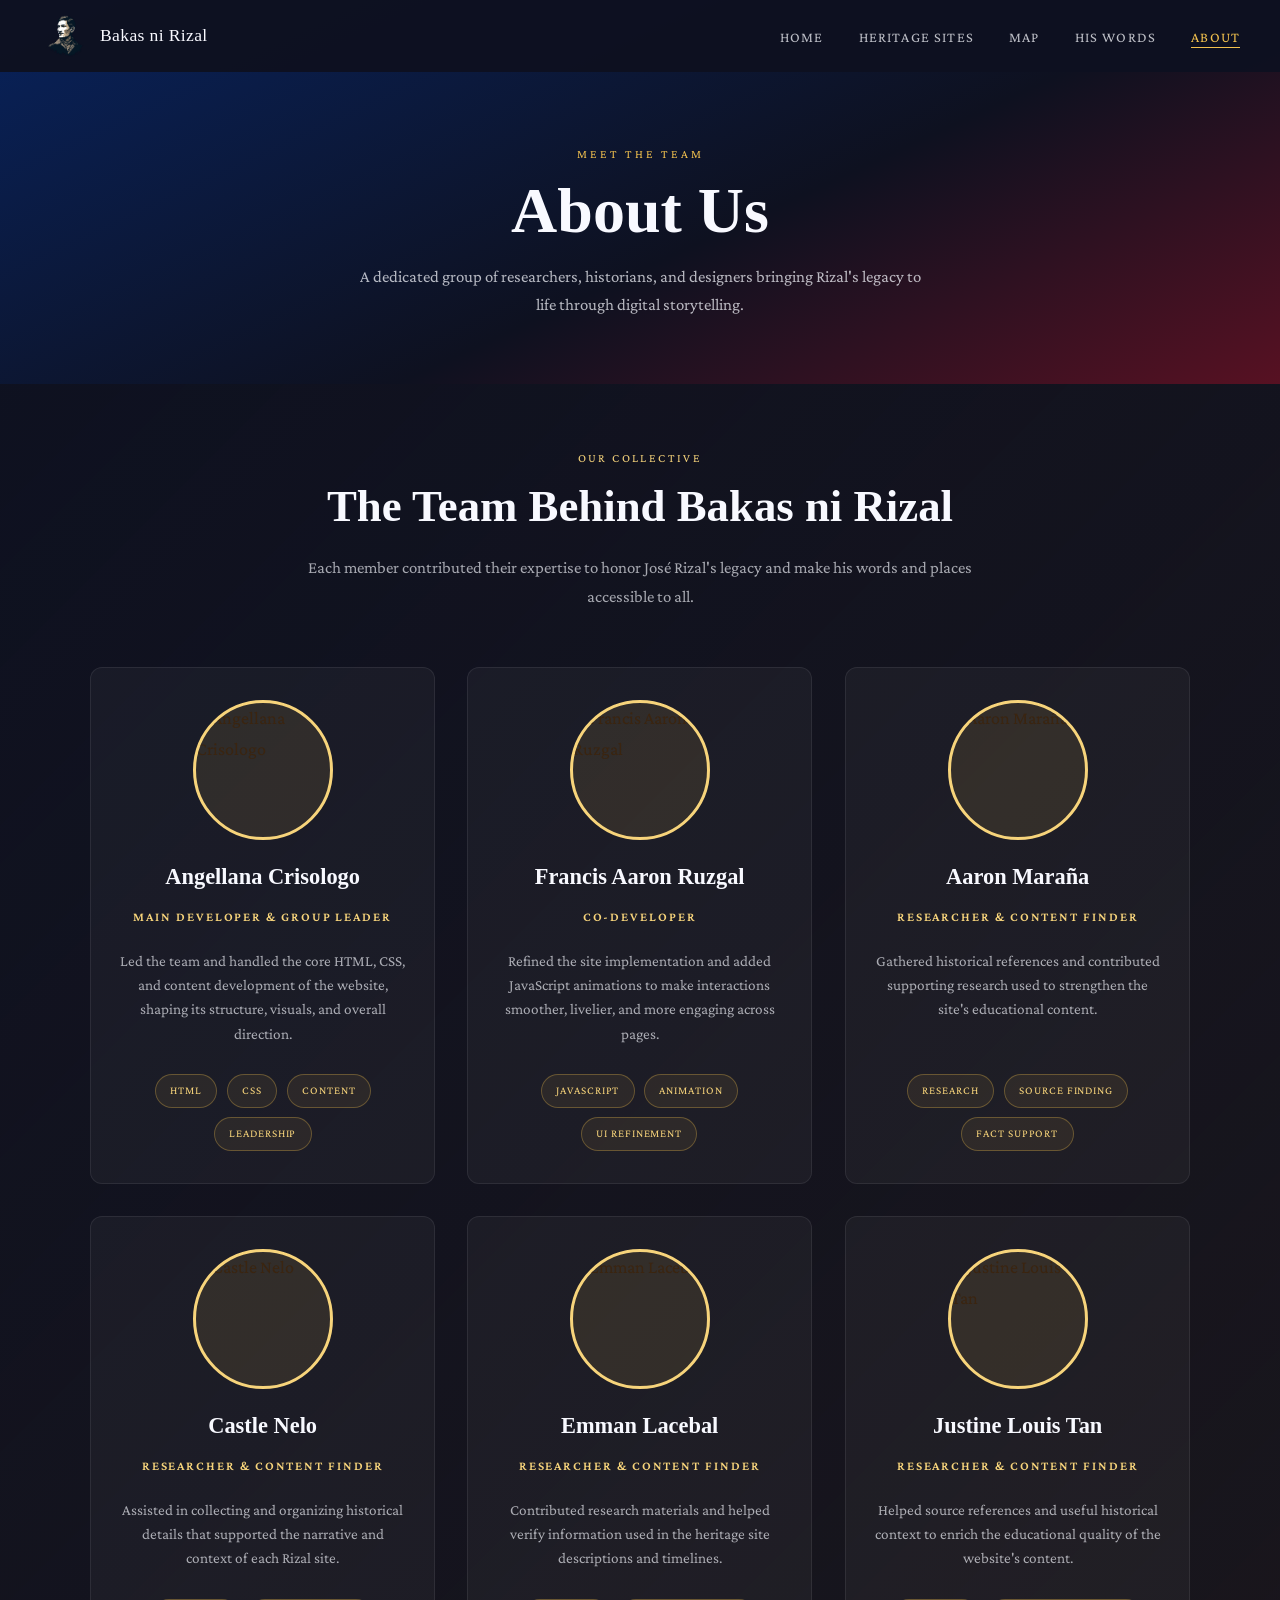
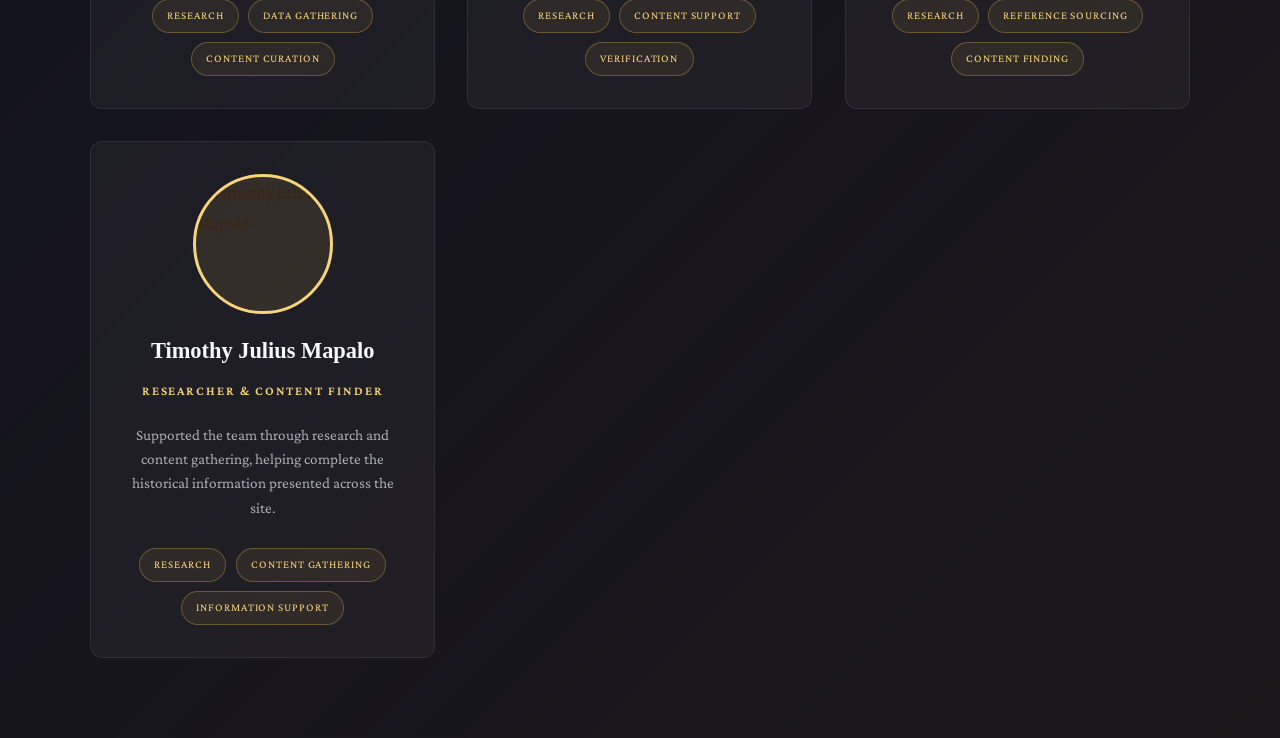
==== about.html @ 83b710f2 "Add files via upload" ====
<!DOCTYPE html>
<html lang="en">
<head>
<meta charset="UTF-8">
<meta name="viewport" content="width=device-width, initial-scale=1.0">
<title>About Us — Bakas ni Rizal</title>
<link rel="preconnect" href="https://fonts.googleapis.com">
<link href="https://fonts.googleapis.com/css2?family=Faculty+Glyphic:wght@400&family=Crimson+Pro:ital,wght@0,300;0,400;0,600;1,300;1,400&family=EB+Garamond:ital,wght@0,400;0,500;1,400&display=swap" rel="stylesheet">
<link rel="stylesheet" href="style.css">
<link rel="stylesheet" href="about.css">
</head>
<body>

<nav class="navbar solid" id="navbar">
  <div class="nav-inner">
    <a href="index.html" class="nav-logo">
      <img src="logo.png" class="logo-ph-img">
      <span class="logo-text">Bakas ni Rizal</span>
    </a>
    <button class="nav-toggle" id="navToggle"><span></span><span></span><span></span></button>
    <ul class="nav-links" id="navLinks">
      <li><a href="index.html">Home</a></li>
      <li><a href="sites.html">Heritage Sites</a></li>
      <li><a href="map.html">Map</a></li>
      <li><a href="quotes.html">His Words</a></li>
      <li><a href="about.html">About</a></li>
    </ul>
  </div>
</nav>

<div class="page-hero">
  <div class="page-hero-content">
    <p class="page-eyebrow">Meet the Team</p>
    <h1 class="page-title">About Us</h1>
    <p class="page-subtitle">A dedicated group of researchers, historians, and designers bringing Rizal's legacy to life through digital storytelling.</p>
  </div>
</div>

<!-- TEAM SECTION -->
<section class="about-section">
  <div class="section-header">
    <p class="section-eyebrow">Our Collective</p>
    <h2 class="section-title">The Team Behind Bakas ni Rizal</h2>
    <p class="section-desc">Each member contributed their expertise to honor José Rizal's legacy and make his words and places accessible to all.</p>
  </div>

  <div class="team-grid">

    <!-- CARD 1 -->
    <div class="team-card reveal">
      <div class="card-image-frame">
        <img src="team-1.jpg" alt="Angellana Crisologo" class="card-image">
      </div>
      <div class="card-content">
        <h3 class="card-name">Angellana Crisologo</h3>
        <p class="card-role">Main Developer & Group Leader</p>
        <p class="card-desc">Led the team and handled the core HTML, CSS, and content development of the website, shaping its structure, visuals, and overall direction.</p>
        <div class="card-tags">
          <span class="tag">HTML</span>
          <span class="tag">CSS</span>
          <span class="tag">Content</span>
          <span class="tag">Leadership</span>
        </div>
      </div>
    </div>

    <!-- CARD 2 -->
    <div class="team-card reveal">
      <div class="card-image-frame">
        <img src="team-2.jpg" alt="Francis Aaron Ruzgal" class="card-image">
      </div>
      <div class="card-content">
        <h3 class="card-name">Francis Aaron Ruzgal</h3>
        <p class="card-role">Co-Developer</p>
        <p class="card-desc">Refined the site implementation and added JavaScript animations to make interactions smoother, livelier, and more engaging across pages.</p>
        <div class="card-tags">
          <span class="tag">JavaScript</span>
          <span class="tag">Animation</span>
          <span class="tag">UI Refinement</span>
        </div>
      </div>
    </div>

    <!-- CARD 3 -->
    <div class="team-card reveal">
      <div class="card-image-frame">
        <img src="team-3.jpg" alt="Aaron Maraña" class="card-image">
      </div>
      <div class="card-content">
        <h3 class="card-name">Aaron Maraña</h3>
        <p class="card-role">Researcher & Content Finder</p>
        <p class="card-desc">Gathered historical references and contributed supporting research used to strengthen the site's educational content.</p>
        <div class="card-tags">
          <span class="tag">Research</span>
          <span class="tag">Source Finding</span>
          <span class="tag">Fact Support</span>
        </div>
      </div>
    </div>

    <!-- CARD 4 -->
    <div class="team-card reveal">
      <div class="card-image-frame">
        <img src="team-4.jpg" alt="Castle Nelo" class="card-image">
      </div>
      <div class="card-content">
        <h3 class="card-name">Castle Nelo</h3>
        <p class="card-role">Researcher & Content Finder</p>
        <p class="card-desc">Assisted in collecting and organizing historical details that supported the narrative and context of each Rizal site.</p>
        <div class="card-tags">
          <span class="tag">Research</span>
          <span class="tag">Data Gathering</span>
          <span class="tag">Content Curation</span>
        </div>
      </div>
    </div>

    <!-- CARD 5 -->
    <div class="team-card reveal">
      <div class="card-image-frame">
        <img src="team-5.jpg" alt="Emman Lacebal" class="card-image">
      </div>
      <div class="card-content">
        <h3 class="card-name">Emman Lacebal</h3>
        <p class="card-role">Researcher & Content Finder</p>
        <p class="card-desc">Contributed research materials and helped verify information used in the heritage site descriptions and timelines.</p>
        <div class="card-tags">
          <span class="tag">Research</span>
          <span class="tag">Content Support</span>
          <span class="tag">Verification</span>
        </div>
      </div>
    </div>

    <!-- CARD 6 -->
    <div class="team-card reveal">
      <div class="card-image-frame">
        <img src="team-6.jpg" alt="Justine Louis Tan" class="card-image">
      </div>
      <div class="card-content">
        <h3 class="card-name">Justine Louis Tan</h3>
        <p class="card-role">Researcher & Content Finder</p>
        <p class="card-desc">Helped source references and useful historical context to enrich the educational quality of the website's content.</p>
        <div class="card-tags">
          <span class="tag">Research</span>
          <span class="tag">Reference Sourcing</span>
          <span class="tag">Content Finding</span>
        </div>
      </div>
    </div>

    <!-- CARD 7 -->
    <div class="team-card reveal">
      <div class="card-image-frame">
        <img src="team-7.jpg" alt="Timothy Julius Mapalo" class="card-image">
      </div>
      <div class="card-content">
        <h3 class="card-name">Timothy Julius Mapalo</h3>
        <p class="card-role">Researcher & Content Finder</p>
        <p class="card-desc">Supported the team through research and content gathering, helping complete the historical information presented across the site.</p>
        <div class="card-tags">
          <span class="tag">Research</span>
          <span class="tag">Content Gathering</span>
          <span class="tag">Information Support</span>
        </div>
      </div>
    </div>

  </div>
</section>

<script src="nav.js"></script>
<script src="about-cards-animation.js"></script>
</body>
</html>
---- style.css ----
:root {
  --red:        #CE1126;
  --red-dark:   #930C1A;
  --red-light:  #E24758;
  --gold:       #F2C14E;
  --gold-light: #F7D47B;
  --gold-pale:  #FCECC4;
  --blue:       #0038A8;
  --blue-light: #2D63C8;
  --green:      #0038A8;
  --green-light:#2D63C8;
  --cream:      #F8F9FF;
  --cream-dark: #E6EBFA;
  --brown:      #3B2510;
  --brown-mid:  #6B4520;
  --brown-light:#9A7A50;
  --ink:        #0E1120;
  --white:      #FFFFFF;

  --font-display: 'Cormorant Garamond', Georgia, serif;
  --font-body:    'Crimson Pro', Georgia, serif;
  --font-accent:  'EB Garamond', Georgia, serif;

  --radius-sm: 6px;
  --radius-md: 12px;
  --radius-lg: 20px;

  --shadow-sm: 0 2px 8px rgba(28,16,8,0.12);
  --shadow-md: 0 6px 24px rgba(28,16,8,0.18);
  --shadow-lg: 0 16px 48px rgba(28,16,8,0.24);

  --transition: 0.35s cubic-bezier(0.4,0,0.2,1);
}

*, *::before, *::after { box-sizing: border-box; margin: 0; padding: 0; }
html { scroll-behavior: smooth; }
body {
  font-family: var(--font-body);
  background: var(--cream);
  color: var(--brown);
  font-size: 18px;
  line-height: 1.7;
  overflow-x: hidden;
}
img { max-width: 100%; display: block; }
a { text-decoration: none; color: inherit; }
ul { list-style: none; }

.navbar {
  position: fixed;
  top: 0; left: 0; right: 0;
  z-index: 1000;
  padding: 0 2rem;
  background: transparent;
  transition: background var(--transition), box-shadow var(--transition);
}
.navbar.scrolled {
  background: rgba(14,17,32,0.97);
  box-shadow: 0 2px 20px rgba(0,0,0,0.3);
}
.navbar.solid {
  background: rgba(14,17,32,0.97);
}
.nav-inner {
  max-width: 1200px;
  margin: 0 auto;
  display: flex;
  align-items: center;
  justify-content: space-between;
  height: 72px;
}
.nav-logo {
  display: flex;
  align-items: center;
  gap: 10px;
}
.logo-ph-img {
  width: 50px;
  height: 50px;
  border-radius: 4px;
  object-fit: cover;
  object-position: center top;
  flex-shrink: 0;
}
.logo-text {
  font-family: var(--font-display);
  font-weight: 470;
  font-size: 1.1rem;
  color: var(--cream);
  letter-spacing: 0.02em;
}
.nav-links {
  display: flex;
  gap: 2.2rem;
  align-items: center;
}
.nav-links a {
  font-family: var(--font-body);
  font-size: 0.9rem;
  letter-spacing: 0.08em;
  text-transform: uppercase;
  color: rgba(248,249,255,0.75);
  transition: color var(--transition);
  position: relative;
}
.nav-links a::after {
  content: '';
  position: absolute;
  bottom: -3px; left: 0; right: 0;
  height: 1px;
  background: var(--gold);
  transform: scaleX(0);
  transition: transform var(--transition);
}
.nav-links a:hover, .nav-links a.active { color: var(--gold); }
.nav-links a:hover::after, .nav-links a.active::after { transform: scaleX(1); }
.nav-toggle {
  display: none;
  flex-direction: column;
  gap: 5px;
  background: none;
  border: none;
  cursor: pointer;
  padding: 4px;
}
.nav-toggle span {
  display: block;
  width: 24px; height: 2px;
  background: var(--cream);
  border-radius: 2px;
  transition: var(--transition);
}

.page-hero {
  background: var(--ink);
  padding: 9rem 1.5rem 4rem;
  text-align: center;
  position: relative;
  overflow: hidden;
}
.page-hero::before {
  content: '';
  position: absolute;
  inset: 0;
  background: linear-gradient(155deg, rgba(0,56,168,0.44) 0%, rgba(14,17,32,0.88) 58%, rgba(206,17,38,0.38) 100%);
}
.page-hero-content { position: relative; z-index: 2; }
.page-eyebrow {
  font-size: 0.75rem;
  letter-spacing: 0.25em;
  text-transform: uppercase;
  color: var(--gold);
  margin-bottom: 0.75rem;
}
.page-title {
  font-family: var(--font-display);
  font-size: clamp(2.2rem, 6vw, 4rem);
  font-weight: 900;
  color: var(--cream);
  line-height: 1.1;
  margin-bottom: 1rem;
}
.page-subtitle {
  font-size: 1.05rem;
  color: rgba(248,249,255,0.72);
  max-width: 580px;
  margin: 0 auto;
}


.section { padding: 5rem 1.5rem; }
.section-header {
  text-align: center;
  max-width: 680px;
  margin: 0 auto 3.5rem;
}
.section-eyebrow {
  font-size: 0.75rem;
  letter-spacing: 0.25em;
  text-transform: uppercase;
  color: var(--gold);
  margin-bottom: 0.6rem;
}
.section-title {
  font-family: var(--font-display);
  font-size: clamp(1.9rem, 4vw, 3rem);
  font-weight: 900;
  color: var(--brown);
  line-height: 1.15;
  margin-bottom: 0.9rem;
}
.section-desc {
  color: var(--brown-mid);
  font-size: 1rem;
  line-height: 1.75;
}

.footer {
  background: var(--ink);
  padding: 3rem 1.5rem;
  text-align: center;
  border-top: 1px solid rgba(242,193,78,0.22);
}
.footer-inner {
  max-width: 500px;
  margin: 0 auto;
  display: flex;
  flex-direction: column;
  align-items: center;
  gap: 1rem;
}
.footer-brand { display: flex; align-items: center; gap: 10px; }
.footer-title {
  font-family: var(--font-display);
  font-size: 1.1rem;
  font-weight: 700;
  color: var(--cream);
}
.footer-nav {
  display: flex;
  gap: 1.5rem;
  flex-wrap: wrap;
  justify-content: center;
}
.footer-nav a {
  font-size: 0.82rem;
  letter-spacing: 0.1em;
  text-transform: uppercase;
  color: rgba(248,249,255,0.45);
  transition: color var(--transition);
}
.footer-nav a:hover { color: var(--gold); }
.footer-credits {
  font-size: 0.75rem;
  letter-spacing: 0.15em;
  color: rgba(242,193,78,0.35);
}

@keyframes fadeUp {
  from { opacity: 0; transform: translateY(20px); }
  to   { opacity: 1; transform: translateY(0); }
}
@keyframes fadeIn {
  from { opacity: 0; }
  to   { opacity: 1; }
}
@keyframes scrollPulse {
  0%,100% { transform: scaleY(1); opacity: 0.6; }
  50%     { transform: scaleY(0.7); opacity: 0.3; }
}

.reveal {
  opacity: 0;
  transform: translateY(24px);
  transition: opacity 0.6s ease, transform 0.6s ease;
}
.reveal.visible { opacity: 1; transform: translateY(0); }

@media (max-width: 768px) {
  .nav-links {
    display: none;
    flex-direction: column;
    position: absolute;
    top: 72px; left: 0; right: 0;
    background: rgba(14,17,32,0.98);
    padding: 1.5rem;
    gap: 1.5rem;
    text-align: center;
  }
  .nav-links.open { display: flex; }
  .nav-toggle { display: flex; }
  .section { padding: 3.5rem 1rem; }
  .page-hero { padding: 8rem 1rem 3rem; }
}
---- about.css ----
/* ABOUT SECTION - TEAM CARDS */

.about-section {
  background: linear-gradient(135deg, rgba(14,17,32,0.95) 0%, rgba(59,37,16,0.3) 100%), var(--ink);
  min-height: 80vh;
  padding: 4rem 1.5rem 5rem;
}

.about-section .section-title {
  color: var(--cream);
}

.about-section .section-eyebrow {
  color: var(--gold-light);
}

.about-section .section-desc {
  color: rgba(248,249,255,0.65);
}

.section-header {
  max-width: 1100px;
  margin: 0 auto 3.5rem;
  text-align: center;
}

.section-eyebrow {
  font-size: 0.75rem;
  letter-spacing: 0.2em;
  text-transform: uppercase;
  margin-bottom: 0.75rem;
  display: block;
}

.section-title {
  font-family: var(--font-display);
  font-size: clamp(2rem, 5vw, 2.8rem);
  font-weight: 700;
  line-height: 1.2;
  margin-bottom: 1.25rem;
}

.section-desc {
  font-size: 1.05rem;
  max-width: 700px;
  margin: 0 auto;
  line-height: 1.7;
}

/* TEAM GRID */
.team-grid {
  max-width: 1100px;
  margin: 0 auto;
  display: grid;
  grid-template-columns: repeat(auto-fit, minmax(300px, 1fr));
  gap: 2rem;
  align-items: stretch;
}

/* TEAM CARD */
.team-card {
  background: rgba(248,249,255,0.04);
  border: 1px solid rgba(248,249,255,0.08);
  border-radius: var(--radius-md);
  padding: 2rem 1.75rem;
  display: flex;
  flex-direction: column;
  gap: 1.5rem;
  transition: transform var(--transition), box-shadow var(--transition), background var(--transition);
  position: relative;
  overflow: hidden;
}

.team-card::before {
  content: '';
  position: absolute;
  top: 0; left: 0; right: 0; bottom: 0;
  background: linear-gradient(135deg, rgba(242,193,78,0.05) 0%, transparent 100%);
  opacity: 0;
  transition: opacity var(--transition);
  pointer-events: none;
}

.team-card:hover {
  transform: translateY(-6px);
  box-shadow: 0 16px 40px rgba(0,0,0,0.4);
  background: rgba(248,249,255,0.06);
  border-color: rgba(248,249,255,0.12);
}

.team-card:hover::before {
  opacity: 1;
}

/* CARD IMAGE FRAME */
.card-image-frame {
  width: 140px;
  height: 140px;
  margin: 0 auto;
  border-radius: 50%;
  overflow: hidden;
  border: 3px solid var(--gold-light);
  flex-shrink: 0;
  background: rgba(242,193,78,0.1);
}

.card-image {
  width: 100%;
  height: 100%;
  object-fit: cover;
  object-position: center;
  display: block;
}

/* CARD CONTENT */
.card-content {
  display: flex;
  flex-direction: column;
  gap: 0.75rem;
  text-align: center;
  position: relative;
  z-index: 1;
  flex: 1;
}

.card-name {
  font-family: var(--font-display);
  font-size: 1.4rem;
  font-weight: 700;
  color: var(--cream);
  line-height: 1.2;
}

.card-role {
  font-size: 0.8rem;
  letter-spacing: 0.15em;
  text-transform: uppercase;
  color: var(--gold-light);
  font-weight: 600;
  margin: 0.25rem 0 0;
}

.card-desc {
  font-size: 0.95rem;
  color: rgba(248,249,255,0.65);
  line-height: 1.6;
  margin-top: 0.5rem;
  flex: 1;
}

/* CARD TAGS */
.card-tags {
  display: flex;
  flex-wrap: wrap;
  gap: 0.6rem;
  justify-content: center;
  margin-top: 1rem;
}

.tag {
  font-size: 0.7rem;
  letter-spacing: 0.08em;
  text-transform: uppercase;
  padding: 0.4rem 0.9rem;
  border-radius: 20px;
  border: 1px solid rgba(242,193,78,0.3);
  color: var(--gold-light);
  background: rgba(242,193,78,0.08);
  transition: all var(--transition);
}

.tag:hover {
  background: rgba(242,193,78,0.15);
  border-color: rgba(242,193,78,0.5);
}

/* REVEAL ANIMATION */
.reveal {
  opacity: 0;
  transform: translateY(30px);
}

.reveal.visible {
  opacity: 1;
  transform: translateY(0);
  transition: opacity 0.6s ease-out, transform 0.6s ease-out;
}

/* RESPONSIVE */
@media (max-width: 768px) {
  .team-grid {
    grid-template-columns: 1fr;
    gap: 1.5rem;
  }

  .section-title {
    font-size: 1.8rem;
  }

  .card-image-frame {
    width: 120px;
    height: 120px;
  }

  .card-name {
    font-size: 1.2rem;
  }
}
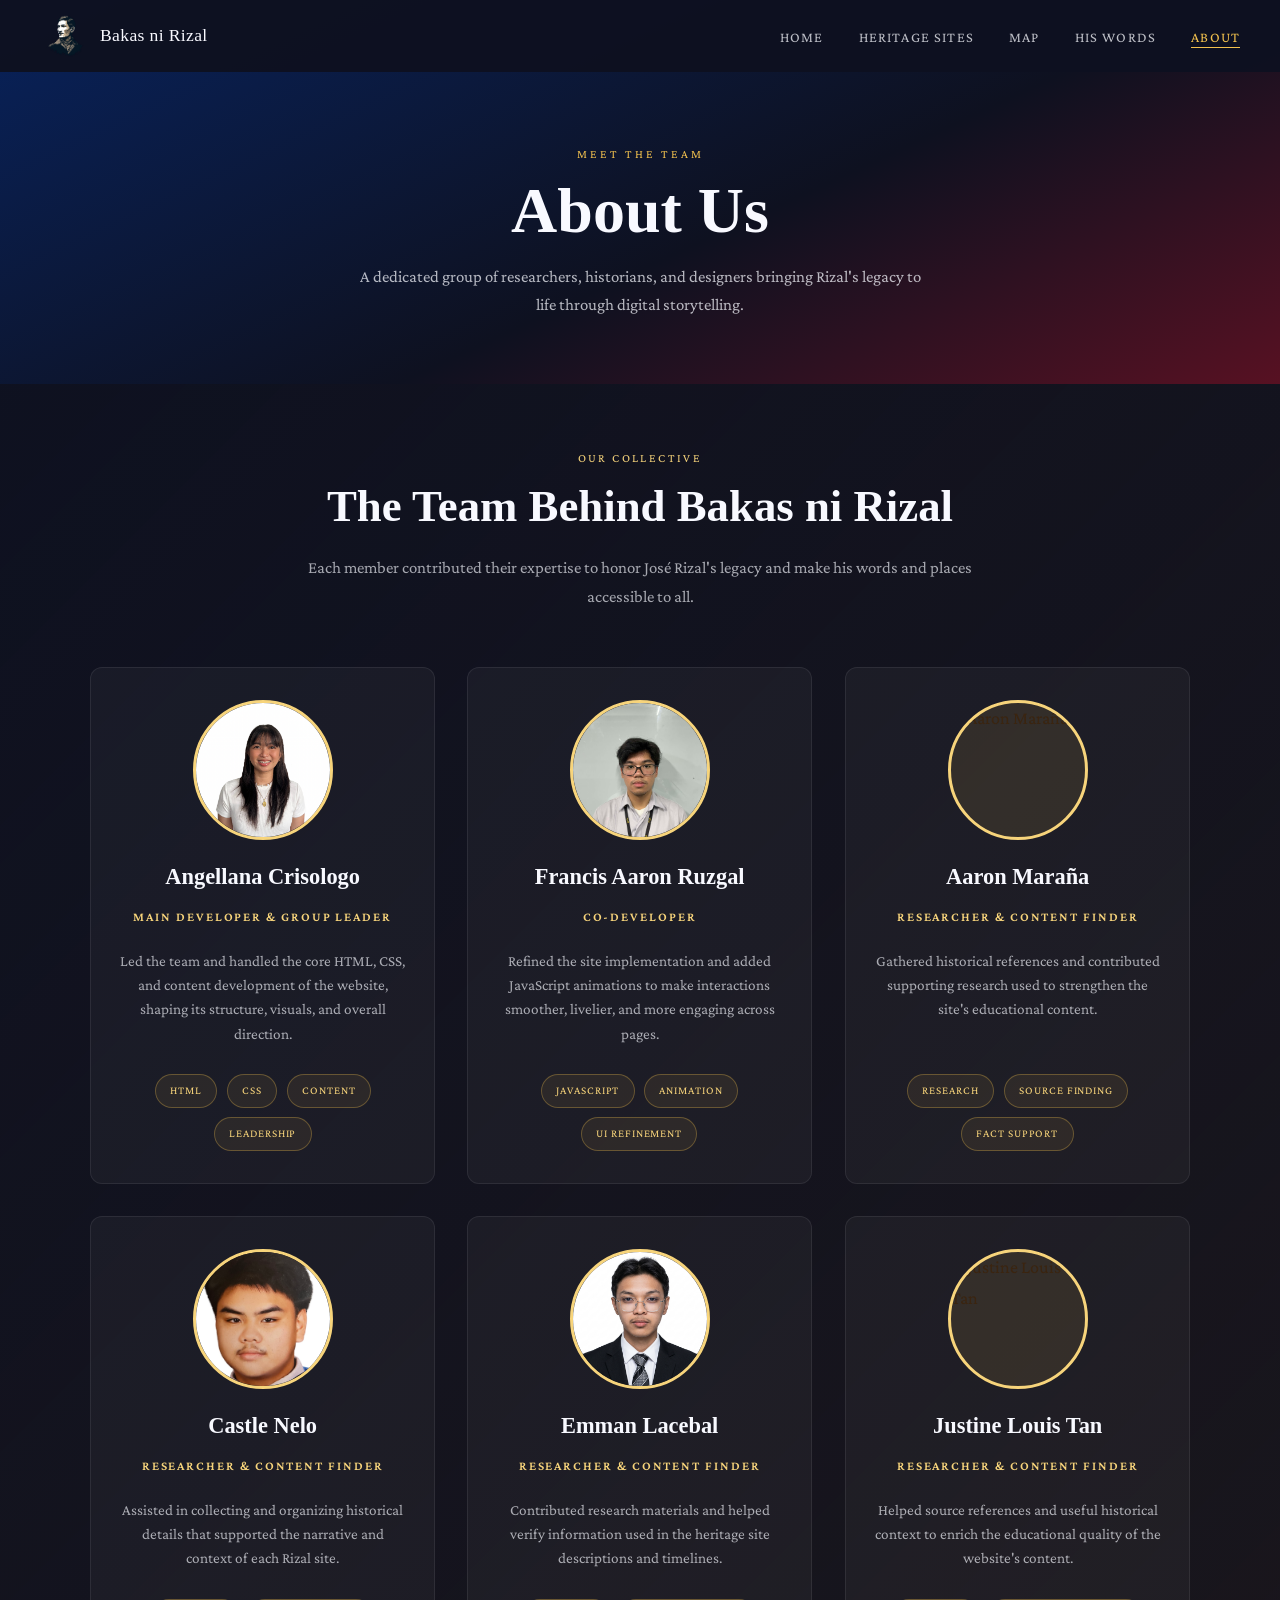
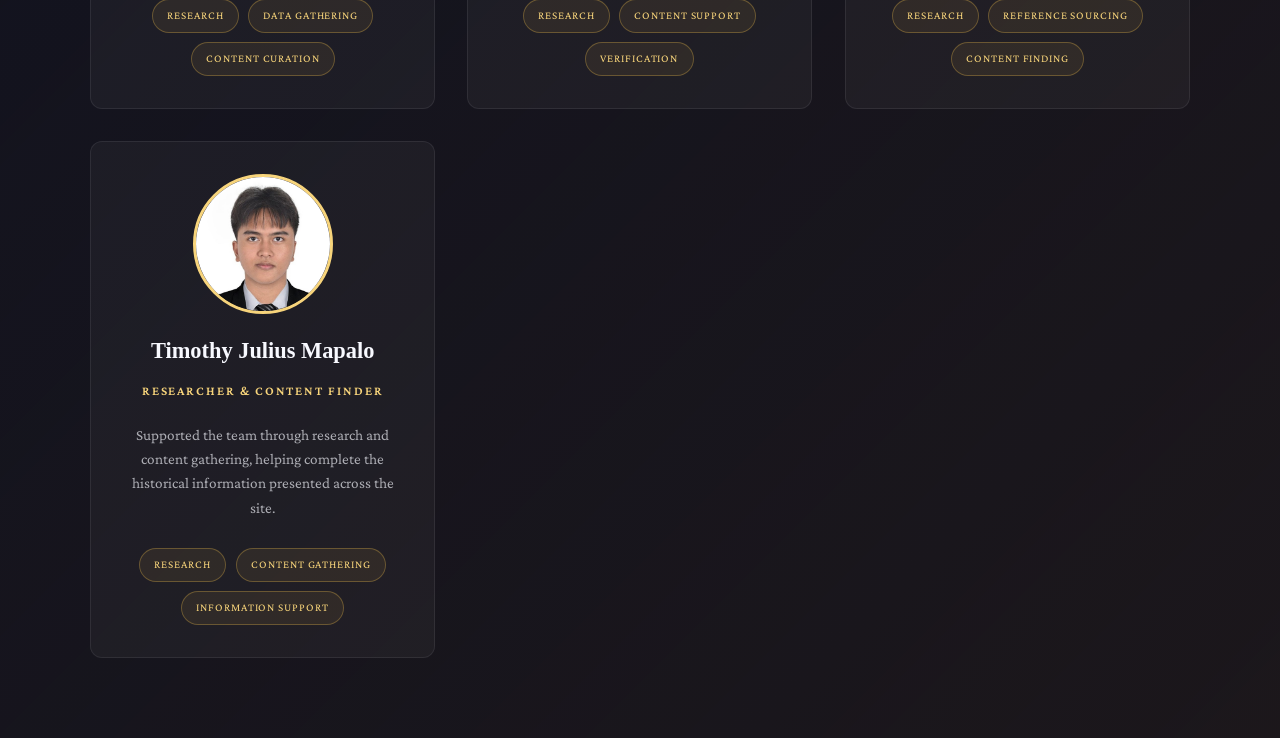
==== commit 891d2ba7: "Update about page" ====
--- a/about.html
+++ b/about.html
@@ -49,7 +49,7 @@
     <!-- CARD 1 -->
     <div class="team-card reveal">
       <div class="card-image-frame">
-        <img src="team-1.jpg" alt="Angellana Crisologo" class="card-image">
+        <img src="Lana.PNG" alt="Angellana Crisologo" class="card-image">
       </div>
       <div class="card-content">
         <h3 class="card-name">Angellana Crisologo</h3>
@@ -67,7 +67,7 @@
     <!-- CARD 2 -->
     <div class="team-card reveal">
       <div class="card-image-frame">
-        <img src="team-2.jpg" alt="Francis Aaron Ruzgal" class="card-image">
+        <img src="Ruzgal.jpeg" alt="Francis Aaron Ruzgal" class="card-image">
       </div>
       <div class="card-content">
         <h3 class="card-name">Francis Aaron Ruzgal</h3>
@@ -84,7 +84,7 @@
     <!-- CARD 3 -->
     <div class="team-card reveal">
       <div class="card-image-frame">
-        <img src="team-3.jpg" alt="Aaron Maraña" class="card-image">
+        <img src="Maraña.jpg" alt="Aaron Maraña" class="card-image">
       </div>
       <div class="card-content">
         <h3 class="card-name">Aaron Maraña</h3>
@@ -101,7 +101,7 @@
     <!-- CARD 4 -->
     <div class="team-card reveal">
       <div class="card-image-frame">
-        <img src="team-4.jpg" alt="Castle Nelo" class="card-image">
+        <img src="Castillo.PNG" alt="Castle Nelo" class="card-image">
       </div>
       <div class="card-content">
         <h3 class="card-name">Castle Nelo</h3>
@@ -118,7 +118,7 @@
     <!-- CARD 5 -->
     <div class="team-card reveal">
       <div class="card-image-frame">
-        <img src="team-5.jpg" alt="Emman Lacebal" class="card-image">
+        <img src="Lacebal.PNG" alt="Emman Lacebal" class="card-image">
       </div>
       <div class="card-content">
         <h3 class="card-name">Emman Lacebal</h3>
@@ -152,7 +152,7 @@
     <!-- CARD 7 -->
     <div class="team-card reveal">
       <div class="card-image-frame">
-        <img src="team-7.jpg" alt="Timothy Julius Mapalo" class="card-image">
+        <img src="teemoti.jpg" alt="Timothy Julius Mapalo" class="card-image">
       </div>
       <div class="card-content">
         <h3 class="card-name">Timothy Julius Mapalo</h3>
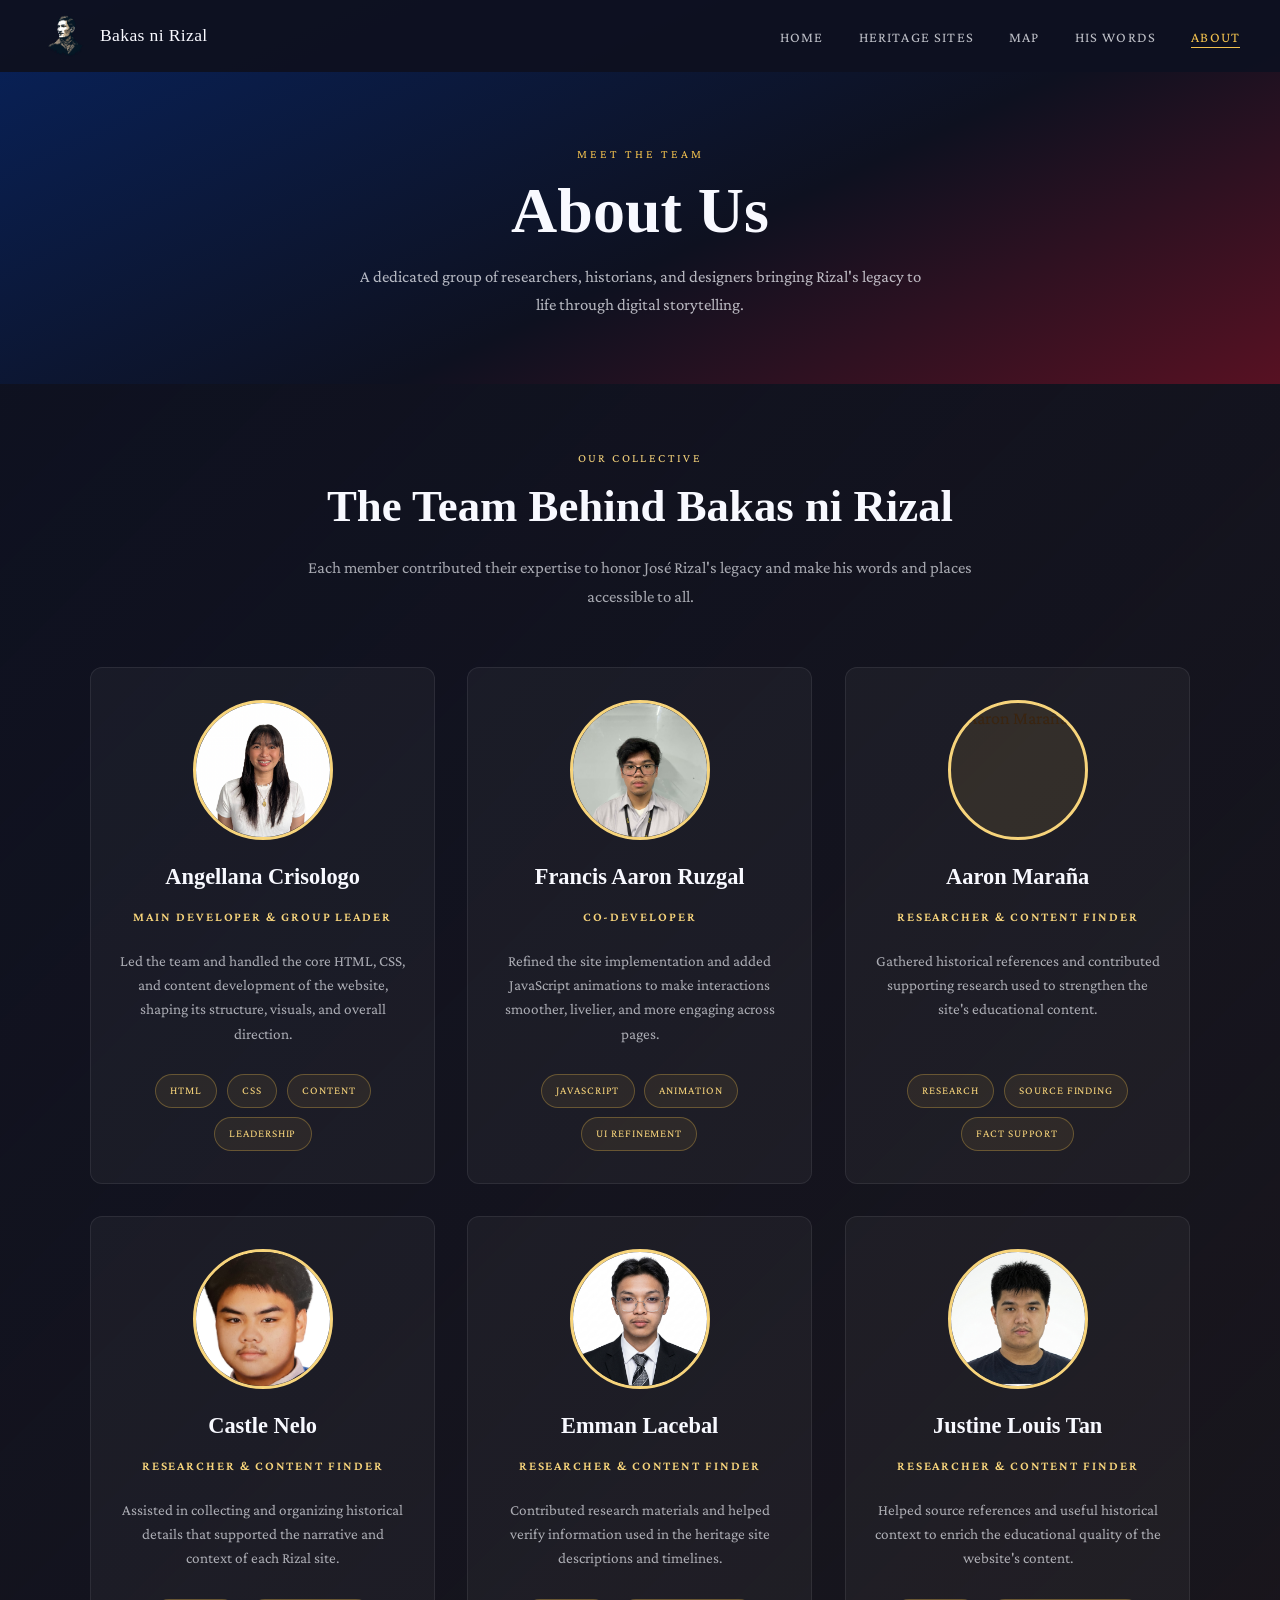
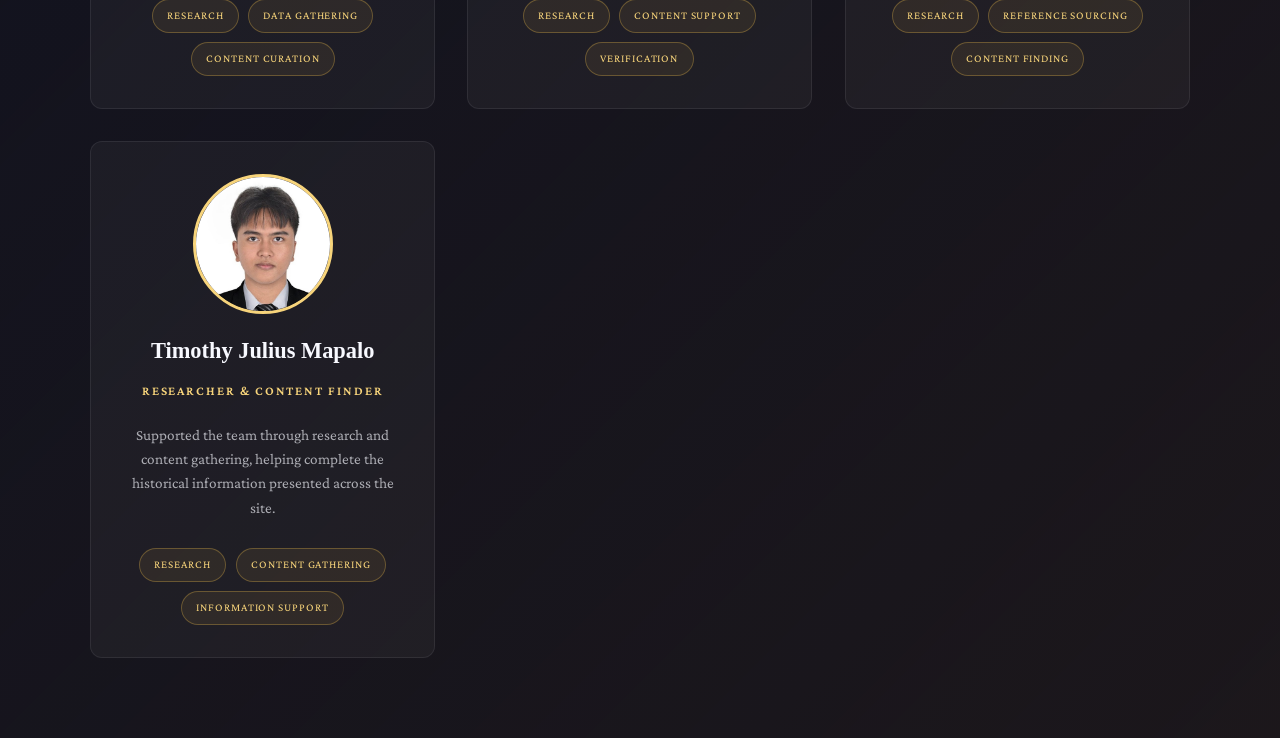
==== commit ca6466eb: "Update about page and image filename" ====
--- a/about.html
+++ b/about.html
@@ -135,7 +135,7 @@
     <!-- CARD 6 -->
     <div class="team-card reveal">
       <div class="card-image-frame">
-        <img src="team-6.jpg" alt="Justine Louis Tan" class="card-image">
+        <img src="Tan-Justine.png" alt="Justine Louis Tan" class="card-image">
       </div>
       <div class="card-content">
         <h3 class="card-name">Justine Louis Tan</h3>
